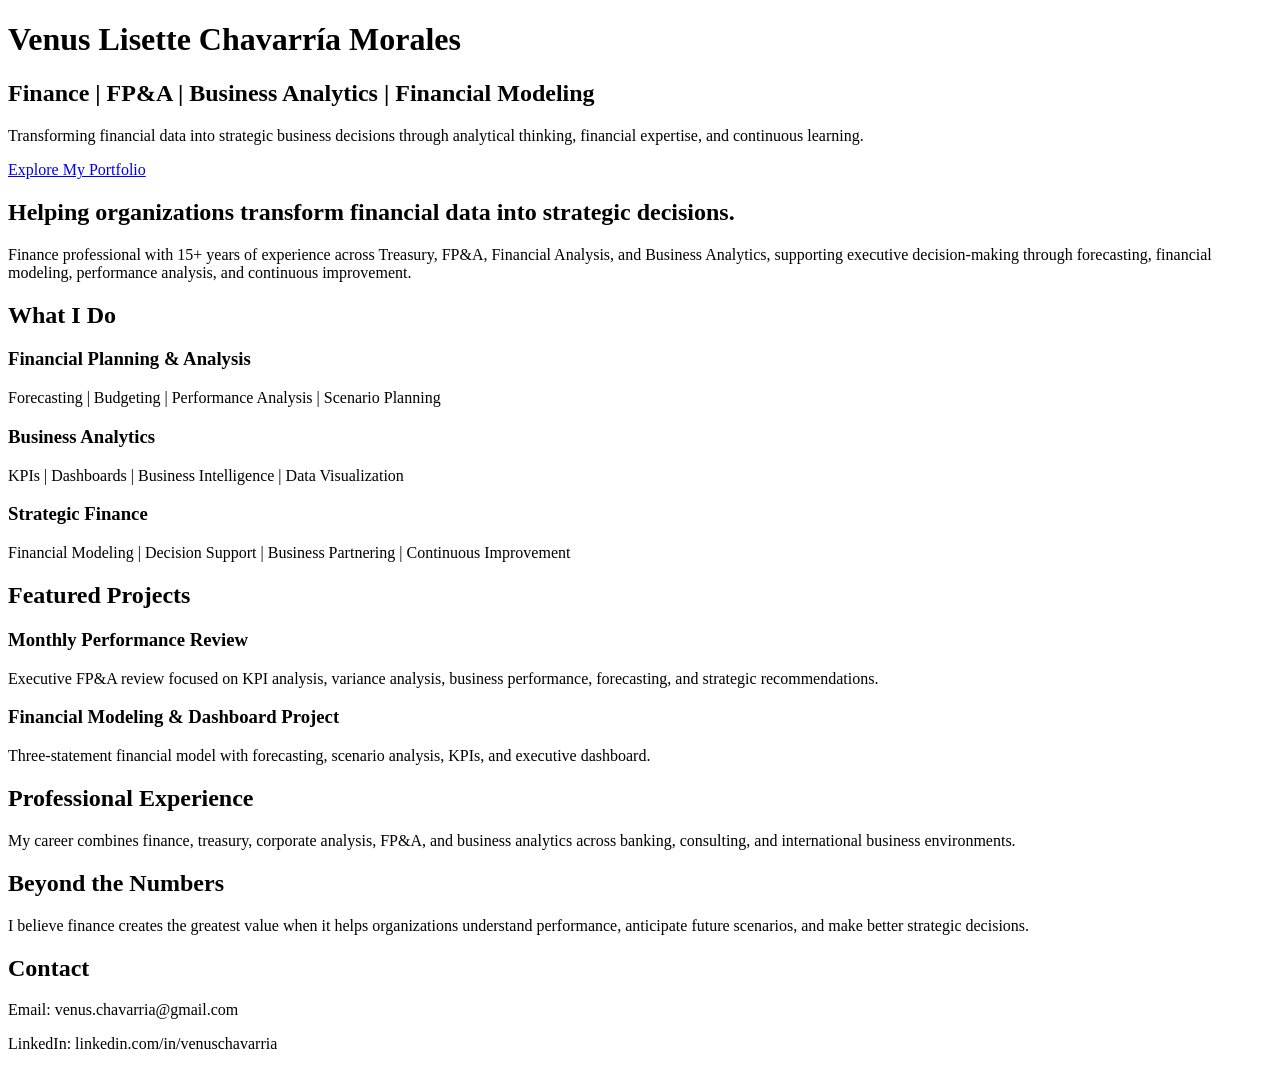
==== index.html @ f63b9354 "Create homepage structure" ====
<!DOCTYPE html>
<html lang="en">
<head>
  <meta charset="UTF-8" />
  <meta name="viewport" content="width=device-width, initial-scale=1.0" />
  <title>Venus Chavarría | Finance Portfolio</title>
</head>
<body>

  <header>
    <h1>Venus Lisette Chavarría Morales</h1>
    <h2>Finance | FP&A | Business Analytics | Financial Modeling</h2>
    <p>
      Transforming financial data into strategic business decisions through analytical thinking,
      financial expertise, and continuous learning.
    </p>
    <a href="#projects">Explore My Portfolio</a>
  </header>

  <section id="intro">
    <h2>Helping organizations transform financial data into strategic decisions.</h2>
    <p>
      Finance professional with 15+ years of experience across Treasury, FP&A, Financial Analysis,
      and Business Analytics, supporting executive decision-making through forecasting, financial
      modeling, performance analysis, and continuous improvement.
    </p>
  </section>

  <section id="what-i-do">
    <h2>What I Do</h2>

    <h3>Financial Planning & Analysis</h3>
    <p>Forecasting | Budgeting | Performance Analysis | Scenario Planning</p>

    <h3>Business Analytics</h3>
    <p>KPIs | Dashboards | Business Intelligence | Data Visualization</p>

    <h3>Strategic Finance</h3>
    <p>Financial Modeling | Decision Support | Business Partnering | Continuous Improvement</p>
  </section>

  <section id="projects">
    <h2>Featured Projects</h2>

    <h3>Monthly Performance Review</h3>
    <p>
      Executive FP&A review focused on KPI analysis, variance analysis, business performance,
      forecasting, and strategic recommendations.
    </p>

    <h3>Financial Modeling & Dashboard Project</h3>
    <p>
      Three-statement financial model with forecasting, scenario analysis, KPIs, and executive dashboard.
    </p>
  </section>

  <section id="experience">
    <h2>Professional Experience</h2>
    <p>
      My career combines finance, treasury, corporate analysis, FP&A, and business analytics across
      banking, consulting, and international business environments.
    </p>
  </section>

  <section id="beyond">
    <h2>Beyond the Numbers</h2>
    <p>
      I believe finance creates the greatest value when it helps organizations understand performance,
      anticipate future scenarios, and make better strategic decisions.
    </p>
  </section>

  <section id="contact">
    <h2>Contact</h2>
    <p>Email: venus.chavarria@gmail.com</p>
    <p>LinkedIn: linkedin.com/in/venuschavarria</p>
  </section>

</body>
</html>
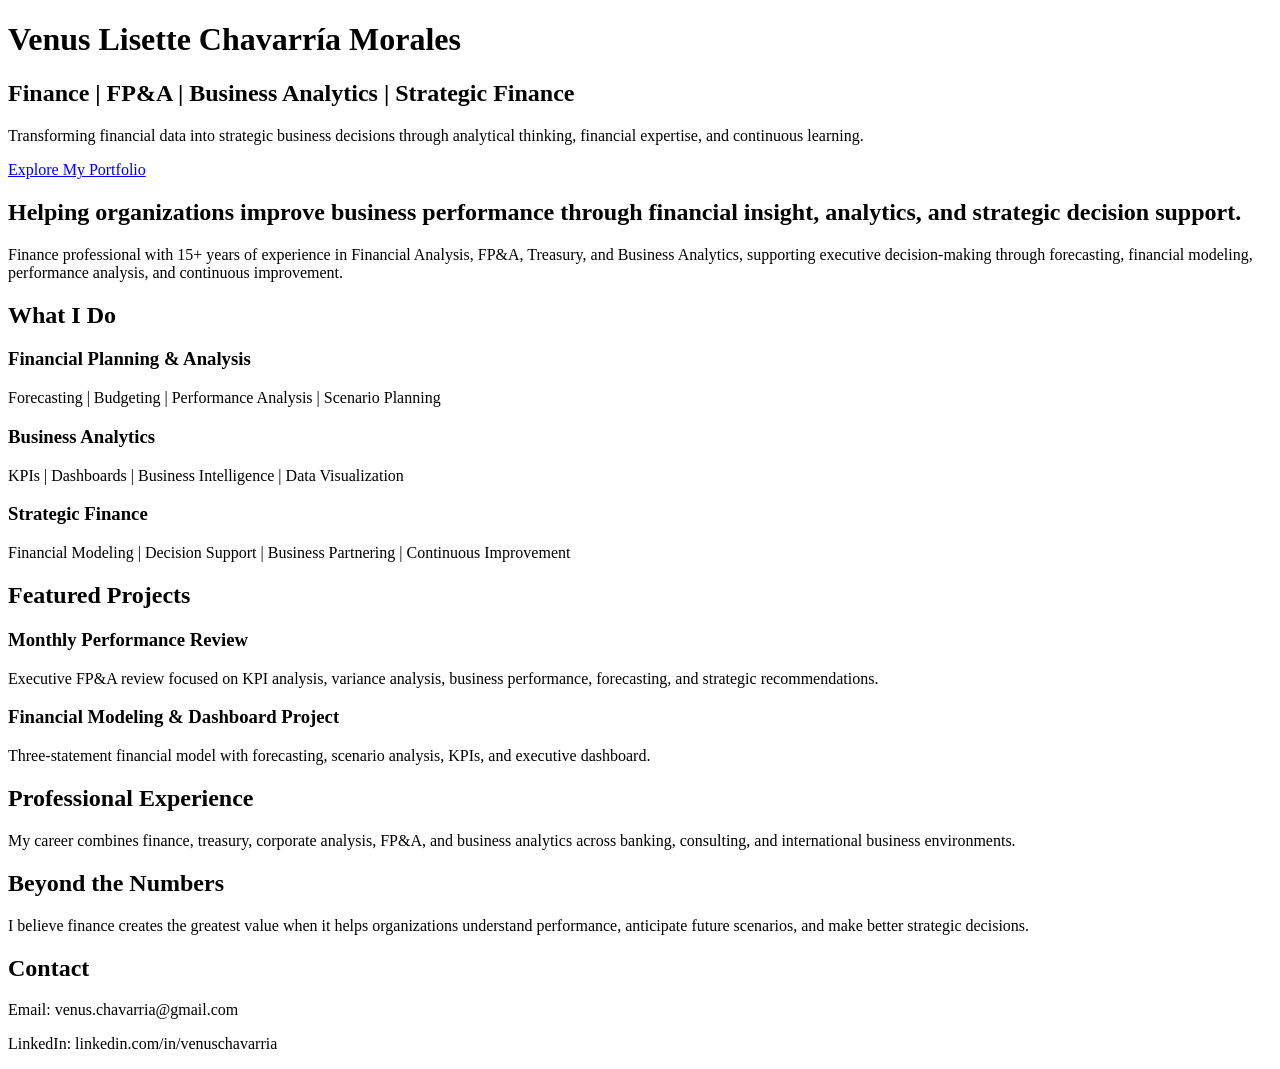
==== commit ebf4133e: "Improve homepage introduction" ====
--- a/index.html
+++ b/index.html
@@ -9,7 +9,7 @@
 
   <header>
     <h1>Venus Lisette Chavarría Morales</h1>
-    <h2>Finance | FP&A | Business Analytics | Financial Modeling</h2>
+    <h2>Finance | FP&A | Business Analytics | Strategic Finance</h2>
     <p>
       Transforming financial data into strategic business decisions through analytical thinking,
       financial expertise, and continuous learning.
@@ -18,9 +18,9 @@
   </header>
 
   <section id="intro">
-    <h2>Helping organizations transform financial data into strategic decisions.</h2>
+    <h2>Helping organizations improve business performance through financial insight, analytics, and strategic decision support.</h2>
     <p>
-      Finance professional with 15+ years of experience across Treasury, FP&A, Financial Analysis,
+      Finance professional with 15+ years of experience in Financial Analysis, FP&A, Treasury, 
       and Business Analytics, supporting executive decision-making through forecasting, financial
       modeling, performance analysis, and continuous improvement.
     </p>
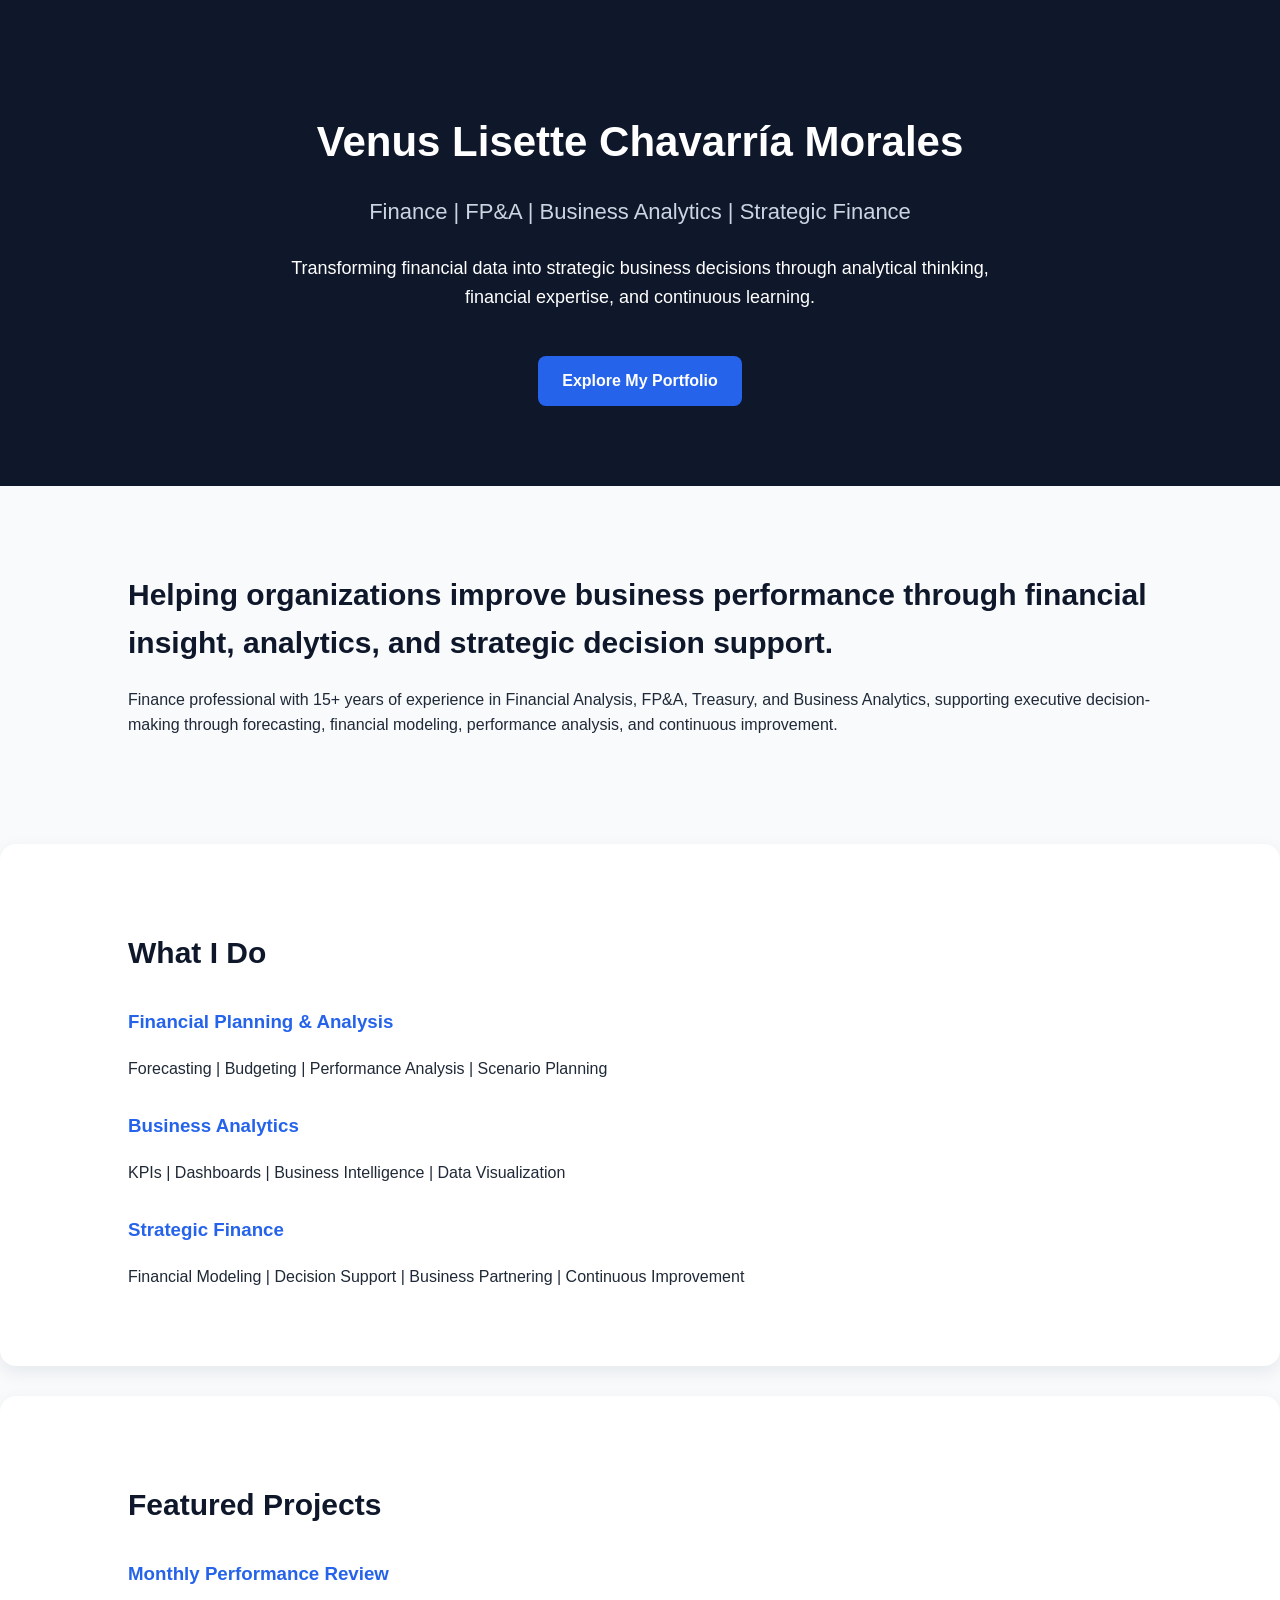
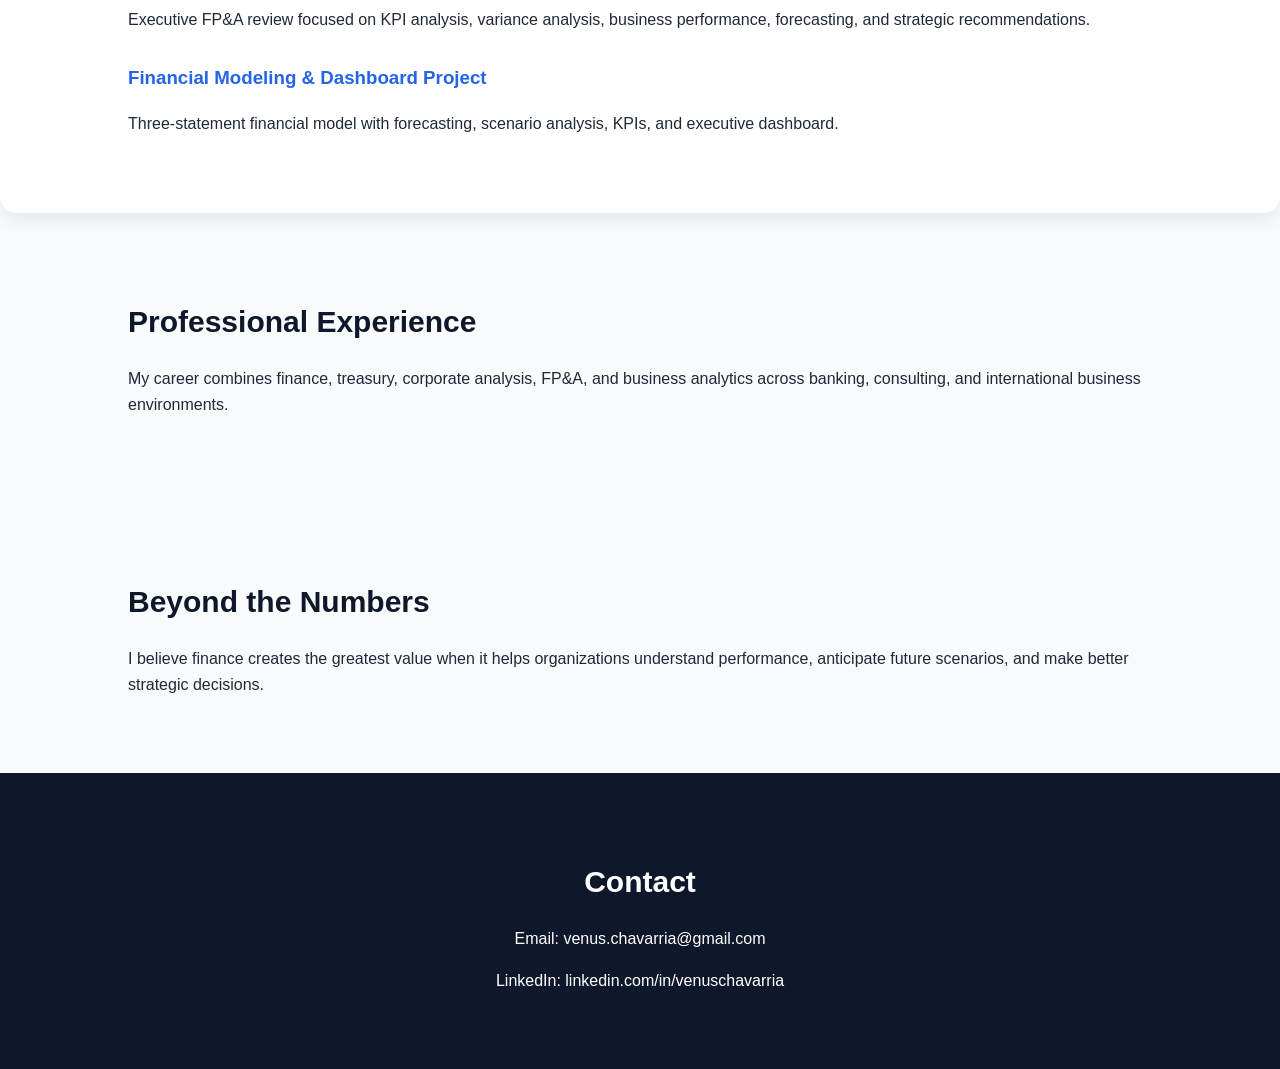
==== commit 2d114acf: "Connect CSS stylesheet" ====
--- a/index.html
+++ b/index.html
@@ -4,6 +4,7 @@
   <meta charset="UTF-8" />
   <meta name="viewport" content="width=device-width, initial-scale=1.0" />
   <title>Venus Chavarría | Finance Portfolio</title>
+  <link rel="stylesheet" href="style.css" />
 </head>
 <body>
 
--- a/style.css
+++ b/style.css
@@ -0,0 +1,79 @@
+body {
+  margin: 0;
+  font-family: Arial, Helvetica, sans-serif;
+  color: #1f2937;
+  background-color: #f8fafc;
+  line-height: 1.6;
+}
+
+header {
+  background: #0f172a;
+  color: white;
+  padding: 80px 10%;
+  text-align: center;
+}
+
+header h1 {
+  font-size: 42px;
+  margin-bottom: 10px;
+}
+
+header h2 {
+  font-size: 22px;
+  font-weight: 400;
+  color: #cbd5e1;
+}
+
+header p {
+  max-width: 760px;
+  margin: 25px auto;
+  font-size: 18px;
+}
+
+header a {
+  display: inline-block;
+  margin-top: 20px;
+  padding: 12px 24px;
+  background: #2563eb;
+  color: white;
+  text-decoration: none;
+  border-radius: 8px;
+  font-weight: bold;
+}
+
+section {
+  padding: 60px 10%;
+  max-width: 1100px;
+  margin: auto;
+}
+
+section h2 {
+  font-size: 30px;
+  color: #0f172a;
+  margin-bottom: 20px;
+}
+
+#what-i-do h3,
+#projects h3 {
+  color: #2563eb;
+  margin-top: 30px;
+}
+
+#what-i-do,
+#projects {
+  background: white;
+  margin-top: 30px;
+  border-radius: 16px;
+  box-shadow: 0 6px 18px rgba(15, 23, 42, 0.08);
+}
+
+#contact {
+  text-align: center;
+  background: #0f172a;
+  color: white;
+  max-width: none;
+}
+
+#contact h2 {
+  color: white;
+}
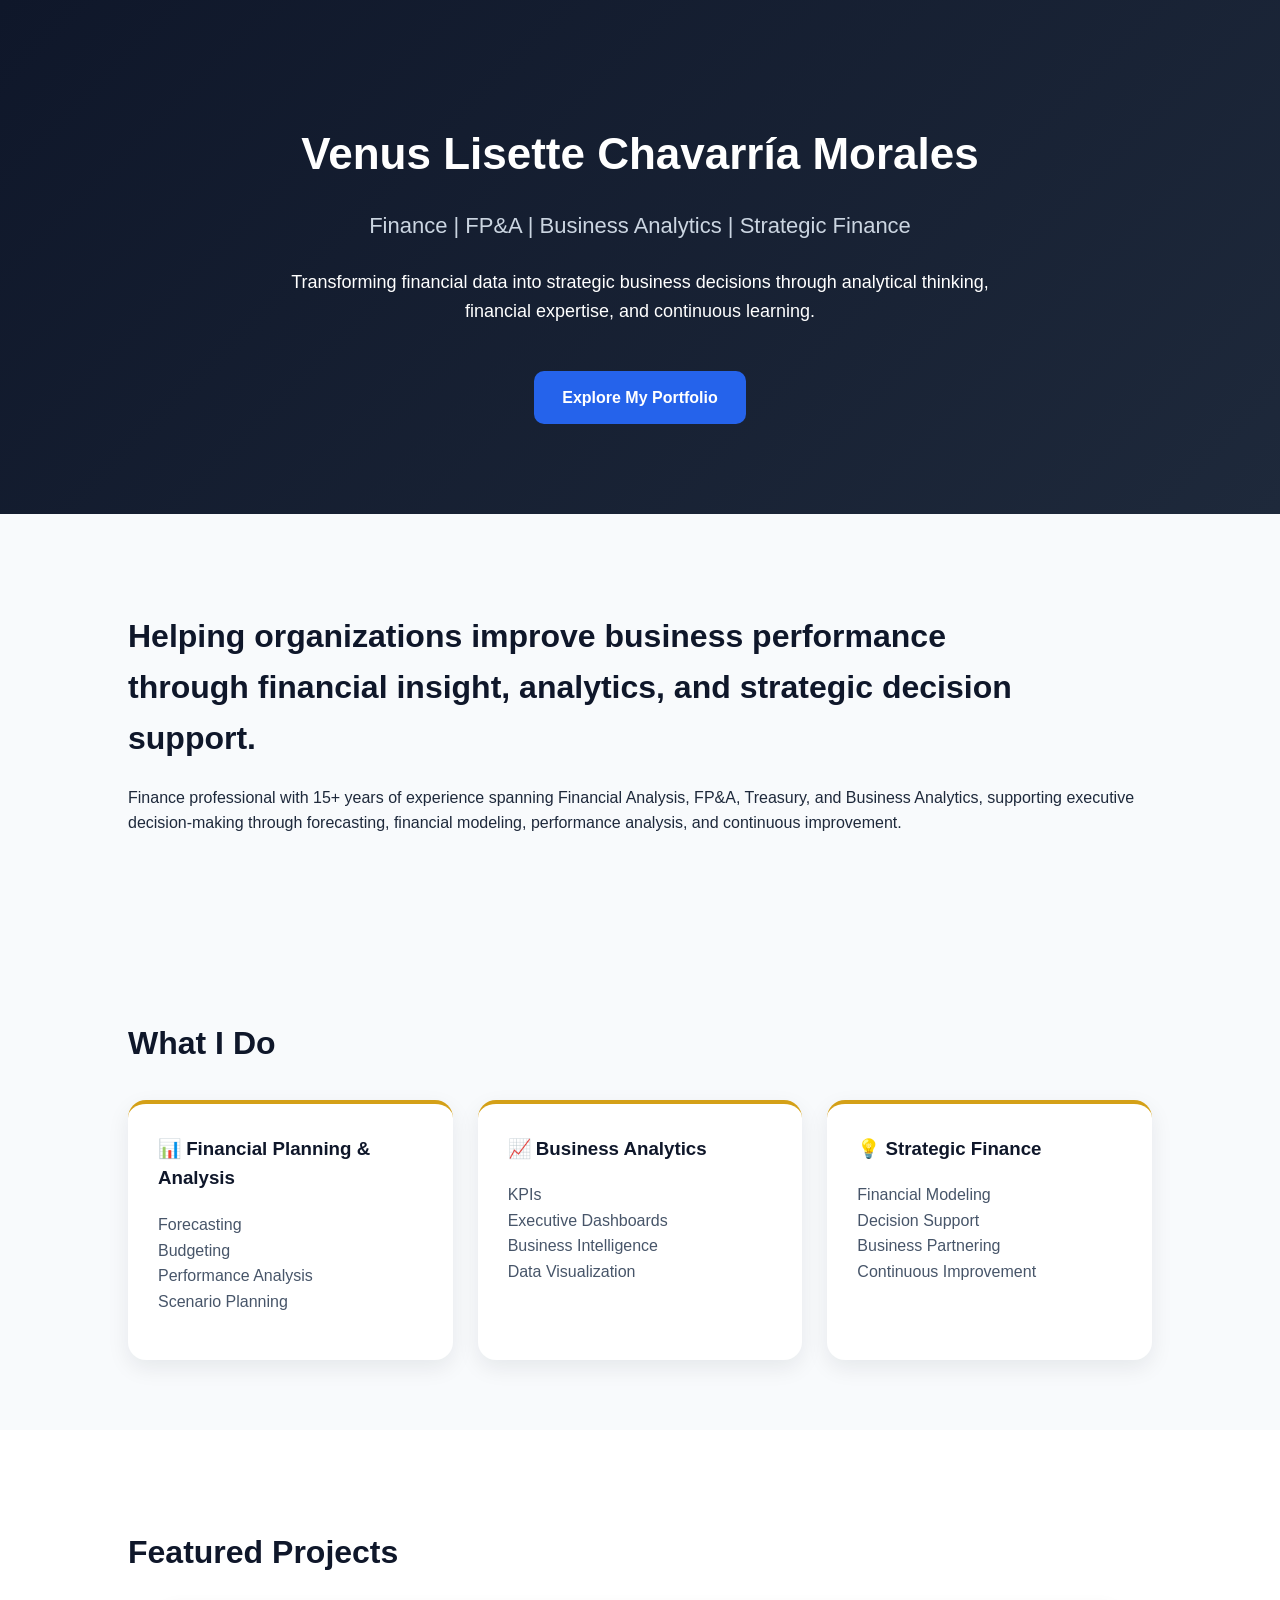
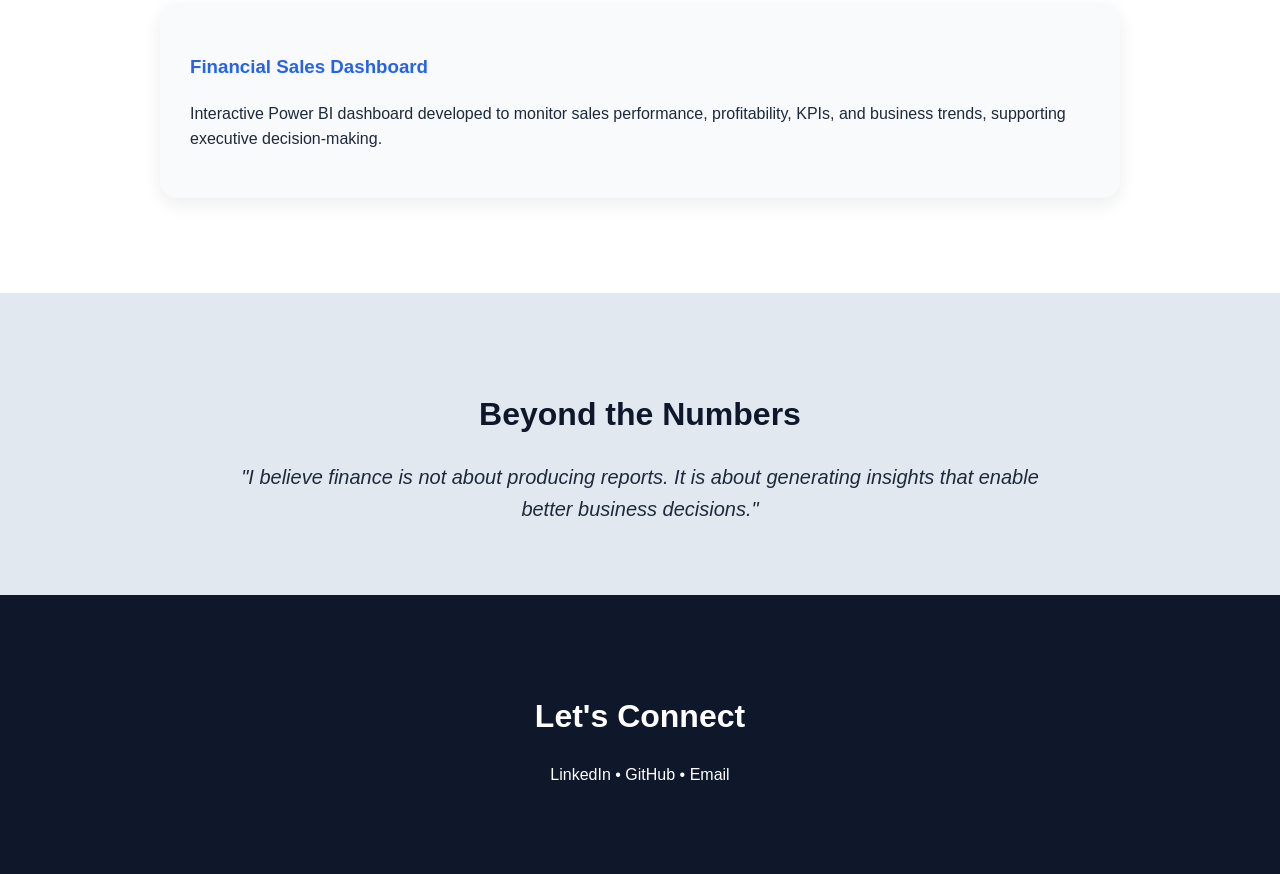
==== commit 37b84b85: "Refactor index.html for improved content layout Updated content and structure of the index.html file" ====
--- a/index.html
+++ b/index.html
@@ -9,73 +9,135 @@
 <body>
 
   <header>
-    <h1>Venus Lisette Chavarría Morales</h1>
+    
+   <h1>Venus Lisette Chavarría Morales</h1>
+
     <h2>Finance | FP&A | Business Analytics | Strategic Finance</h2>
+
     <p>
-      Transforming financial data into strategic business decisions through analytical thinking,
-      financial expertise, and continuous learning.
-    </p>
-    <a href="#projects">Explore My Portfolio</a>
-  </header>
-
-  <section id="intro">
-    <h2>Helping organizations improve business performance through financial insight, analytics, and strategic decision support.</h2>
-    <p>
-      Finance professional with 15+ years of experience in Financial Analysis, FP&A, Treasury, 
-      and Business Analytics, supporting executive decision-making through forecasting, financial
-      modeling, performance analysis, and continuous improvement.
-    </p>
-  </section>
-
-  <section id="what-i-do">
-    <h2>What I Do</h2>
-
-    <h3>Financial Planning & Analysis</h3>
-    <p>Forecasting | Budgeting | Performance Analysis | Scenario Planning</p>
-
-    <h3>Business Analytics</h3>
-    <p>KPIs | Dashboards | Business Intelligence | Data Visualization</p>
-
-    <h3>Strategic Finance</h3>
-    <p>Financial Modeling | Decision Support | Business Partnering | Continuous Improvement</p>
-  </section>
-
-  <section id="projects">
-    <h2>Featured Projects</h2>
-
-    <h3>Monthly Performance Review</h3>
-    <p>
-      Executive FP&A review focused on KPI analysis, variance analysis, business performance,
-      forecasting, and strategic recommendations.
+        Transforming financial data into strategic business decisions
+        through analytical thinking, financial expertise, and continuous learning.
     </p>
 
-    <h3>Financial Modeling & Dashboard Project</h3>
-    <p>
-      Three-statement financial model with forecasting, scenario analysis, KPIs, and executive dashboard.
-    </p>
-  </section>
+    <a href="#projects">Explore My Portfolio</a>
 
-  <section id="experience">
-    <h2>Professional Experience</h2>
-    <p>
-      My career combines finance, treasury, corporate analysis, FP&A, and business analytics across
-      banking, consulting, and international business environments.
-    </p>
-  </section>
+</header>
 
-  <section id="beyond">
-    <h2>Beyond the Numbers</h2>
-    <p>
-      I believe finance creates the greatest value when it helps organizations understand performance,
-      anticipate future scenarios, and make better strategic decisions.
-    </p>
-  </section>
+<section id="intro">
 
-  <section id="contact">
-    <h2>Contact</h2>
-    <p>Email: venus.chavarria@gmail.com</p>
-    <p>LinkedIn: linkedin.com/in/venuschavarria</p>
-  </section>
+<h2>
+Helping organizations improve business performance through financial insight,
+analytics, and strategic decision support.
+</h2>
+
+<p>
+
+Finance professional with 15+ years of experience spanning Financial Analysis,
+FP&A, Treasury, and Business Analytics, supporting executive decision-making
+through forecasting, financial modeling, performance analysis,
+and continuous improvement.
+
+</p>
+
+</section>
+
+<section id="whatido">
+
+<h2>What I Do</h2>
+
+<div class="cards">
+
+<div class="card">
+
+<h3>📊 Financial Planning & Analysis</h3>
+
+<p>
+
+Forecasting<br>
+Budgeting<br>
+Performance Analysis<br>
+Scenario Planning
+
+</p>
+
+</div>
+
+<div class="card">
+
+<h3>📈 Business Analytics</h3>
+
+<p>
+
+KPIs<br>
+Executive Dashboards<br>
+Business Intelligence<br>
+Data Visualization
+
+</p>
+
+</div>
+
+<div class="card">
+
+<h3>💡 Strategic Finance</h3>
+
+<p>
+
+Financial Modeling<br>
+Decision Support<br>
+Business Partnering<br>
+Continuous Improvement
+
+</p>
+
+</div>
+
+</div>
+
+</section>
+
+<section id="projects">
+
+<h2>Featured Projects</h2>
+
+<div class="project-card">
+
+<h3>Financial Sales Dashboard</h3>
+
+<p>
+
+Interactive Power BI dashboard developed to monitor sales performance,
+profitability, KPIs, and business trends, supporting executive decision-making.
+
+</p>
+
+</div>
+
+</section>
+
+<section id="beyond">
+
+<h2>Beyond the Numbers</h2>
+
+<p>
+
+"I believe finance is not about producing reports.
+It is about generating insights that enable better business decisions."
+
+</p>
+
+</section>
+
+<section id="contact">
+
+<h2>Let's Connect</h2>
+
+<p>
+
+LinkedIn • GitHub • Email
+
+</p>
+
+</section>
 
 </body>
-</html>
--- a/style.css
+++ b/style.css
@@ -1,20 +1,20 @@
 body {
   margin: 0;
   font-family: Arial, Helvetica, sans-serif;
-  color: #1f2937;
+  color: #1e293b;
   background-color: #f8fafc;
   line-height: 1.6;
 }
 
 header {
-  background: #0f172a;
+  background: linear-gradient(135deg, #0f172a, #1e293b);
   color: white;
-  padding: 80px 10%;
+  padding: 90px 10%;
   text-align: center;
 }
 
 header h1 {
-  font-size: 42px;
+  font-size: 44px;
   margin-bottom: 10px;
 }
 
@@ -33,38 +33,88 @@
 header a {
   display: inline-block;
   margin-top: 20px;
-  padding: 12px 24px;
+  padding: 14px 28px;
   background: #2563eb;
   color: white;
   text-decoration: none;
-  border-radius: 8px;
+  border-radius: 10px;
   font-weight: bold;
 }
 
+header a:hover {
+  background: #d4a017;
+  color: #0f172a;
+}
+
 section {
-  padding: 60px 10%;
+  padding: 70px 10%;
   max-width: 1100px;
   margin: auto;
 }
 
 section h2 {
-  font-size: 30px;
+  font-size: 32px;
   color: #0f172a;
   margin-bottom: 20px;
 }
 
-#what-i-do h3,
-#projects h3 {
-  color: #2563eb;
+#intro h2 {
+  max-width: 900px;
+}
+
+.cards {
+  display: grid;
+  grid-template-columns: repeat(3, 1fr);
+  gap: 25px;
   margin-top: 30px;
 }
 
-#what-i-do,
+.card {
+  background: white;
+  padding: 30px;
+  border-radius: 18px;
+  box-shadow: 0 8px 22px rgba(15, 23, 42, 0.08);
+  border-top: 4px solid #d4a017;
+}
+
+.card h3 {
+  color: #0f172a;
+  margin-top: 0;
+}
+
+.card p {
+  color: #475569;
+}
+
 #projects {
   background: white;
-  margin-top: 30px;
-  border-radius: 16px;
+  max-width: none;
+}
+
+.project-card {
+  max-width: 900px;
+  background: #f8fafc;
+  padding: 30px;
+  border-radius: 18px;
+  margin: 25px auto;
   box-shadow: 0 6px 18px rgba(15, 23, 42, 0.08);
+}
+
+.project-card h3 {
+  color: #2563eb;
+}
+
+#beyond {
+  background: #e2e8f0;
+  max-width: none;
+  text-align: center;
+}
+
+#beyond p {
+  max-width: 850px;
+  margin: auto;
+  font-size: 20px;
+  font-style: italic;
 }
 
 #contact {
@@ -77,3 +127,17 @@
 #contact h2 {
   color: white;
 }
+
+@media (max-width: 800px) {
+  .cards {
+    grid-template-columns: 1fr;
+  }
+
+  header h1 {
+    font-size: 34px;
+  }
+
+  section {
+    padding: 50px 7%;
+  }
+}
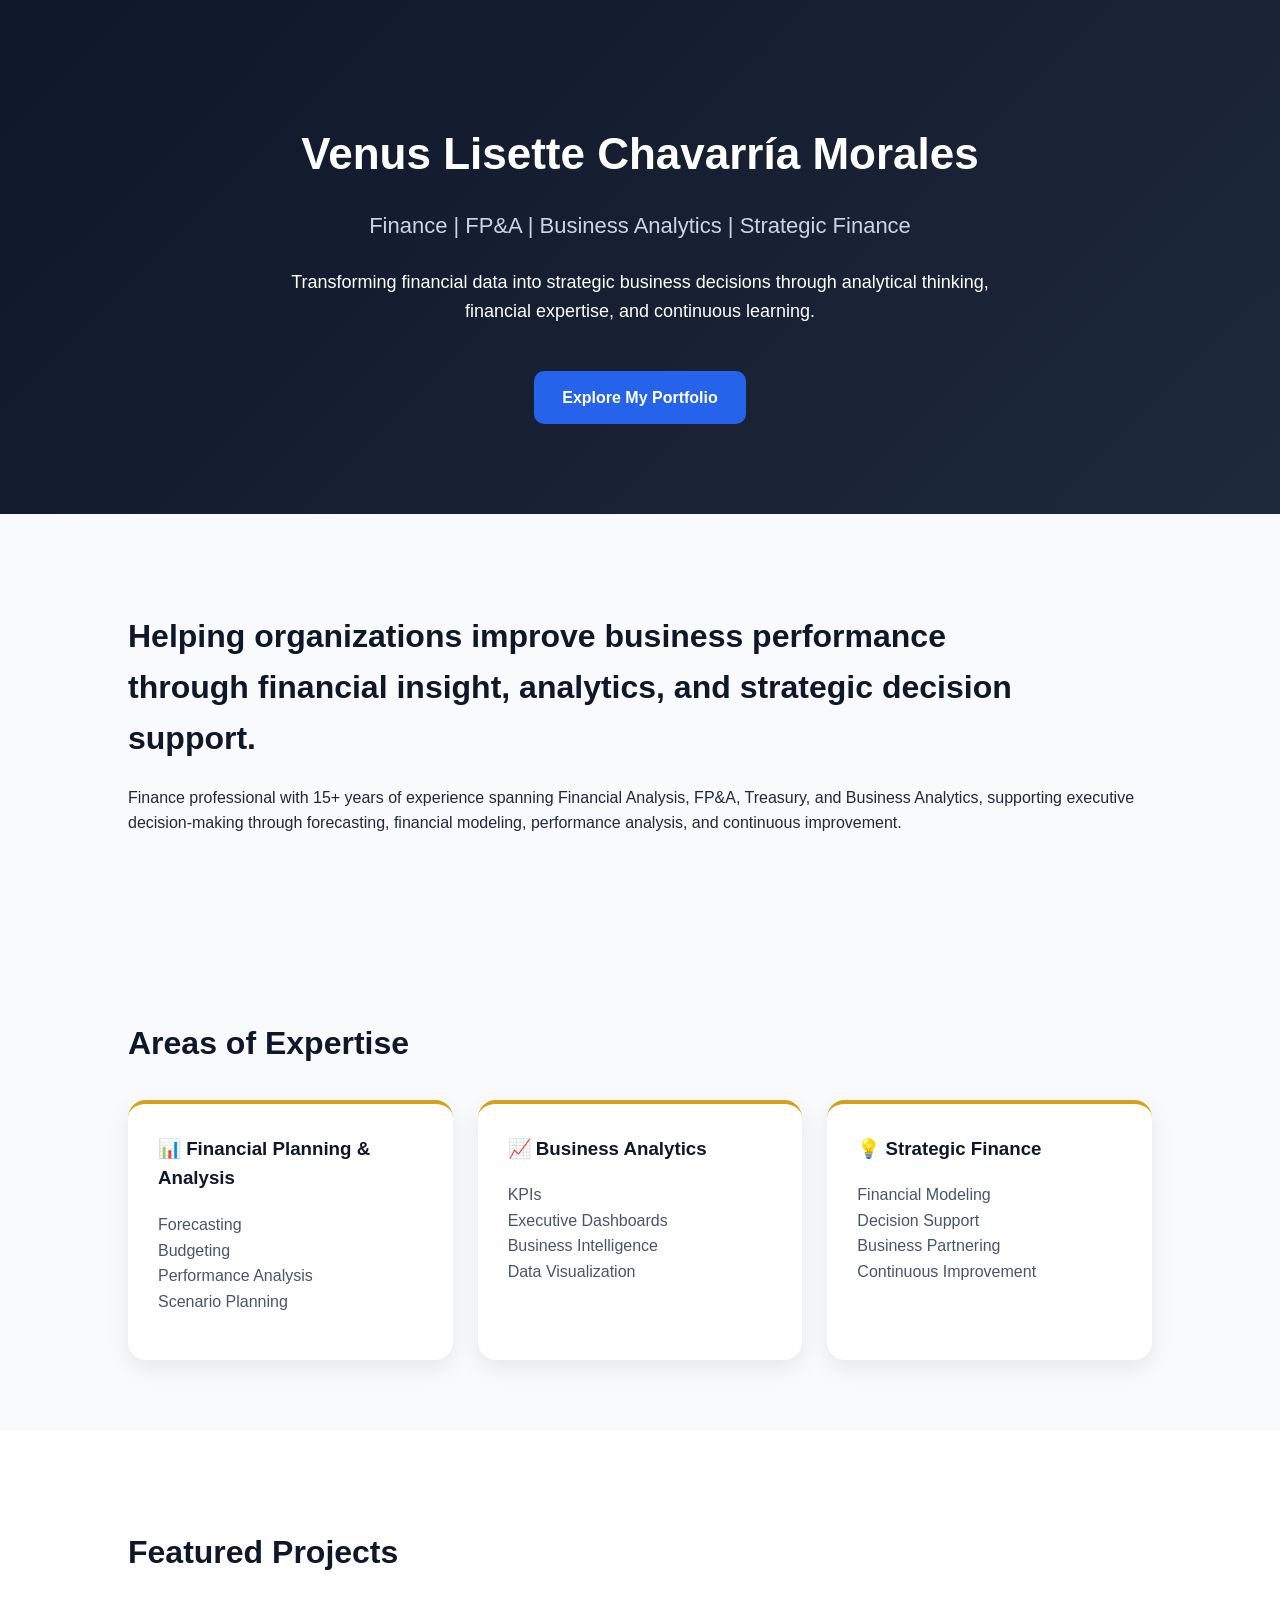
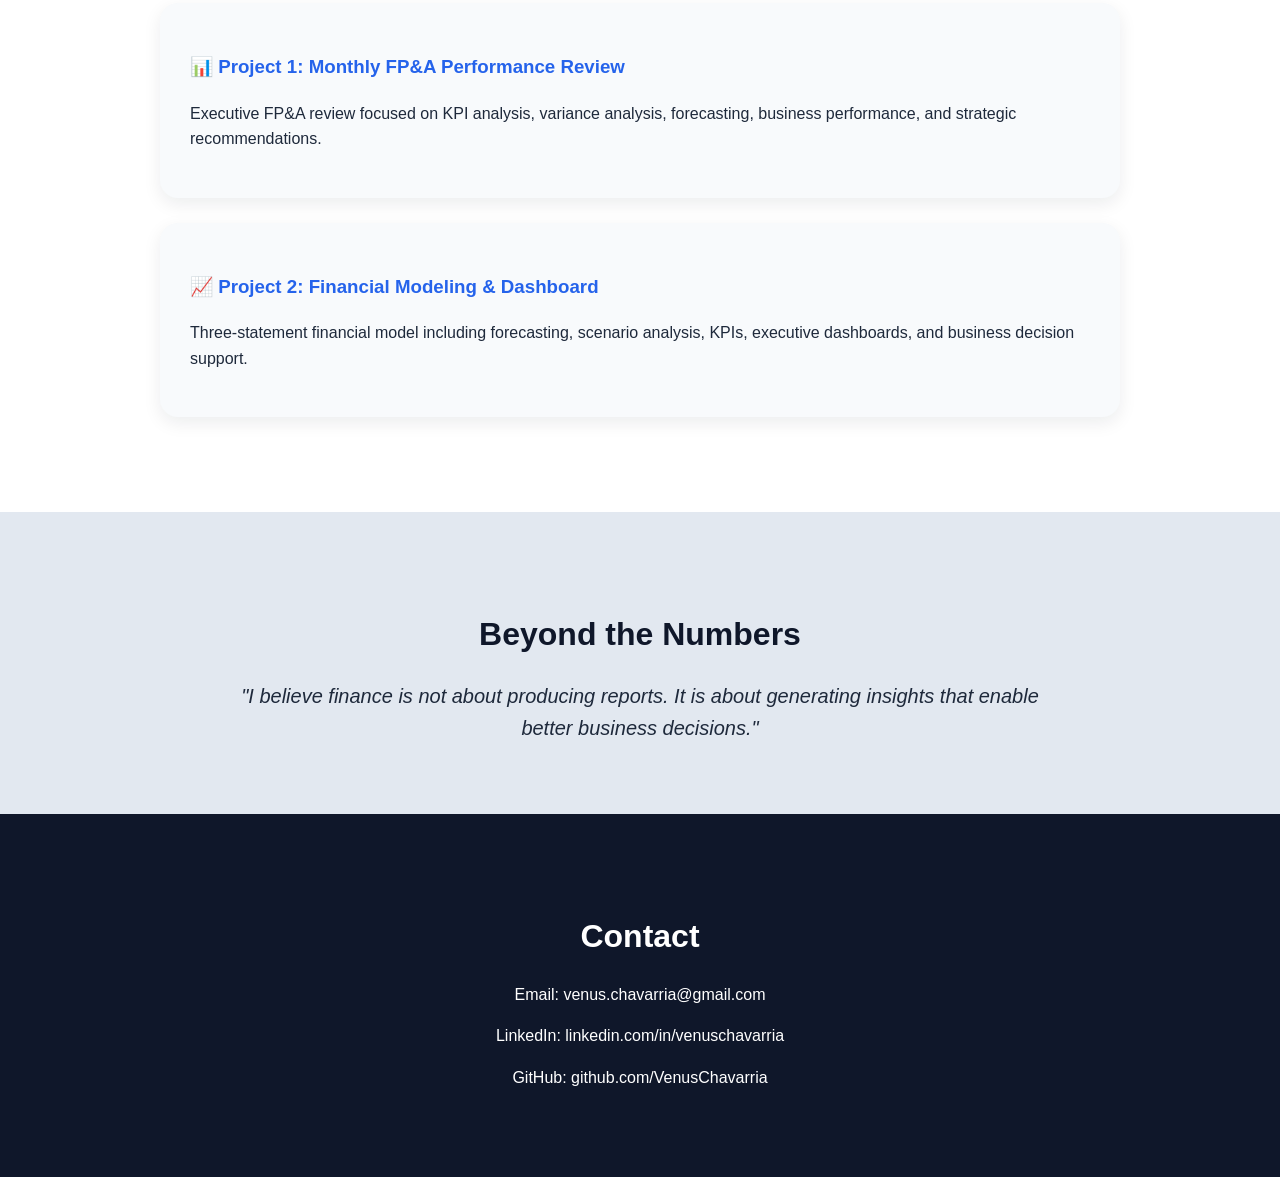
==== commit 620d2493: "Update homepage sections and project titles" ====
--- a/index.html
+++ b/index.html
@@ -38,12 +38,11 @@
 and continuous improvement.
 
 </p>
-
 </section>
 
 <section id="whatido">
 
-<h2>What I Do</h2>
+<h2>Areas of Expertise</h2>
 
 <div class="cards">
 
@@ -101,16 +100,19 @@
 <h2>Featured Projects</h2>
 
 <div class="project-card">
+<h3>📊 Project 1: Monthly FP&A Performance Review</h3>
+<p>
+Executive FP&A review focused on KPI analysis, variance analysis, forecasting,
+business performance, and strategic recommendations.
+</p>
+</div>
 
-<h3>Financial Sales Dashboard</h3>
-
+<div class="project-card">
+<h3>📈 Project 2: Financial Modeling & Dashboard</h3>
 <p>
-
-Interactive Power BI dashboard developed to monitor sales performance,
-profitability, KPIs, and business trends, supporting executive decision-making.
-
+Three-statement financial model including forecasting, scenario analysis,
+KPIs, executive dashboards, and business decision support.
 </p>
-
 </div>
 
 </section>
@@ -130,13 +132,11 @@
 
 <section id="contact">
 
-<h2>Let's Connect</h2>
+<h2>Contact</h2>
 
-<p>
-
-LinkedIn • GitHub • Email
-
-</p>
+<p>Email: venus.chavarria@gmail.com</p>
+<p>LinkedIn: linkedin.com/in/venuschavarria</p>
+<p>GitHub: github.com/VenusChavarria</p>
 
 </section>
 
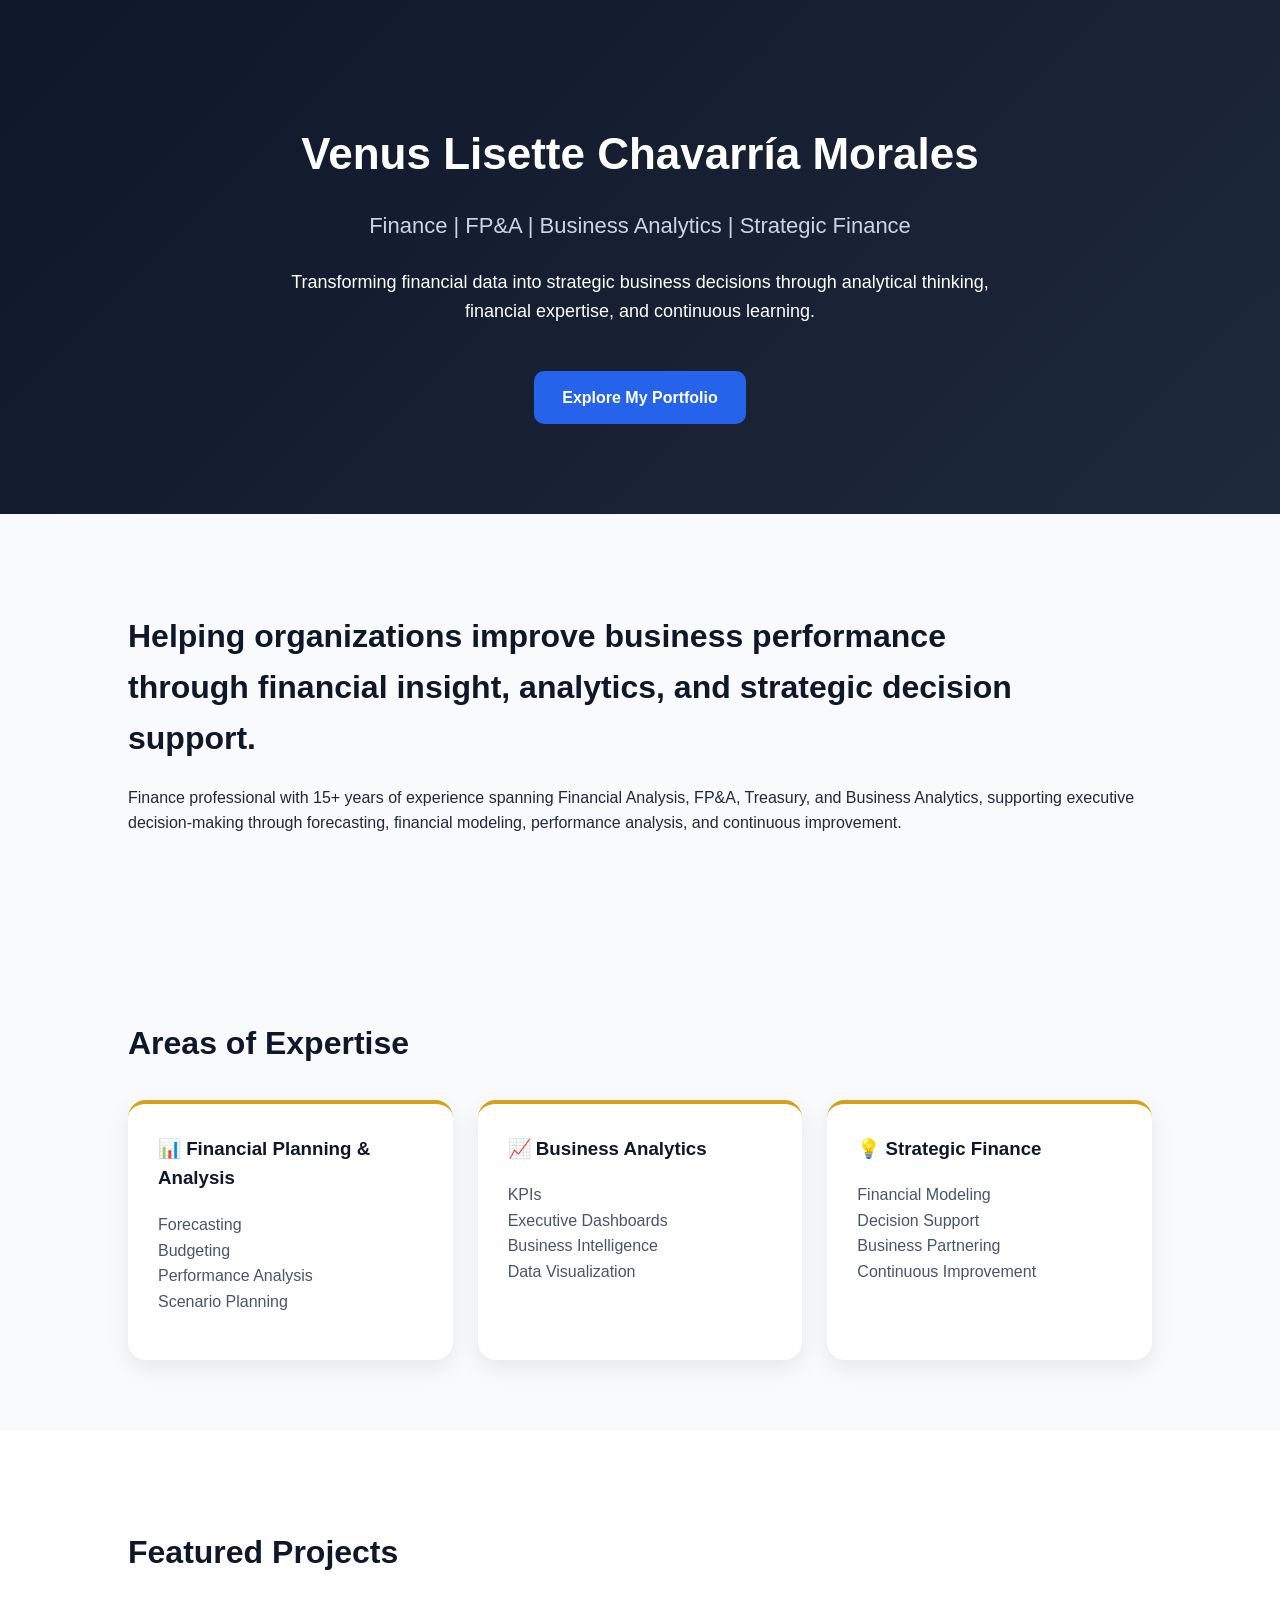
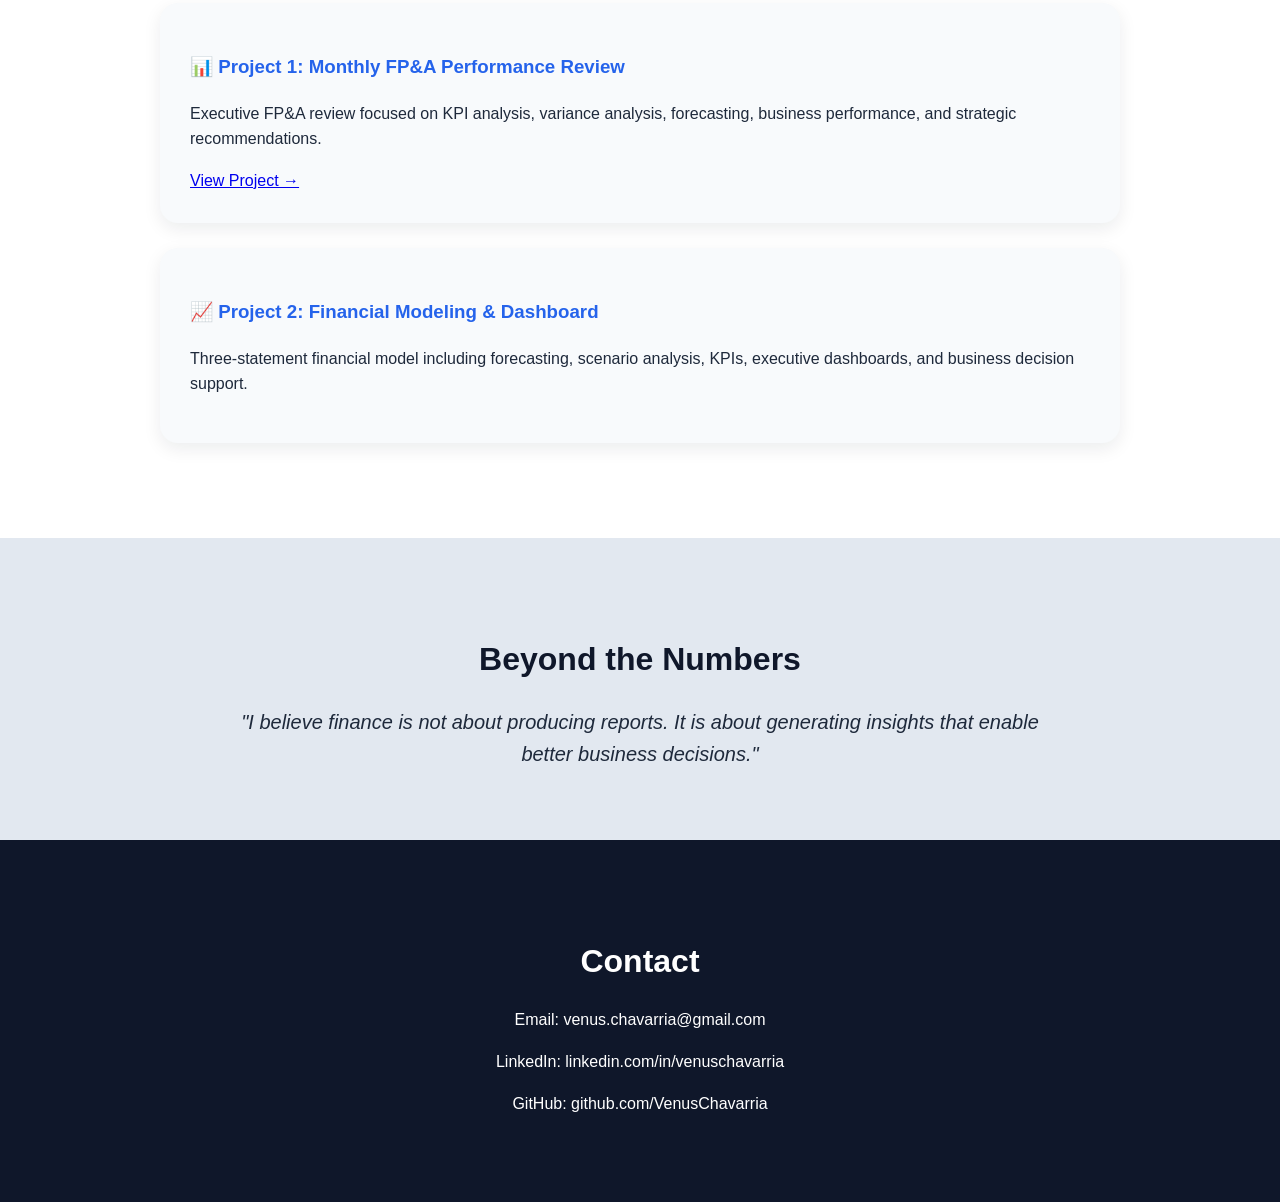
==== commit 329283e8: "Link homepage to Monthly FP&A project" ====
--- a/index.html
+++ b/index.html
@@ -105,6 +105,9 @@
 Executive FP&A review focused on KPI analysis, variance analysis, forecasting,
 business performance, and strategic recommendations.
 </p>
+  
+<a href="project1.html">View Project →</a>
+  
 </div>
 
 <div class="project-card">
--- a/style.css
+++ b/style.css
@@ -141,3 +141,335 @@
     padding: 50px 7%;
   }
 }
+/* Project Page */
+
+.navbar {
+  min-height: 70px;
+  padding: 0 8%;
+  display: flex;
+  align-items: center;
+  justify-content: space-between;
+  background: #0f172a;
+}
+
+.navbar a {
+  color: #ffffff;
+  text-decoration: none;
+}
+
+.brand {
+  font-size: 20px;
+  font-weight: 700;
+}
+
+.nav-links {
+  display: flex;
+  gap: 28px;
+}
+
+.nav-links a {
+  color: #cbd5e1;
+  font-weight: 600;
+}
+
+.nav-links a:hover {
+  color: #d4a017;
+}
+
+.project-hero {
+  padding: 90px 8%;
+  background: linear-gradient(135deg, #0f172a, #1e293b);
+  color: white;
+  text-align: left;
+}
+
+.project-hero h1 {
+  max-width: 900px;
+  margin: 8px 0 20px;
+  font-size: clamp(40px, 6vw, 68px);
+  line-height: 1.08;
+}
+
+.project-label,
+.section-label {
+  margin: 0;
+  color: #d4a017;
+  font-size: 14px;
+  font-weight: 700;
+  letter-spacing: 1.5px;
+  text-transform: uppercase;
+}
+
+.project-subtitle {
+  max-width: 820px;
+  margin: 0 0 28px;
+  color: #cbd5e1;
+  font-size: 19px;
+}
+
+.project-tags,
+.skill-badges {
+  display: flex;
+  flex-wrap: wrap;
+  gap: 10px;
+}
+
+.project-tags span {
+  padding: 8px 14px;
+  border: 1px solid rgba(255, 255, 255, 0.25);
+  border-radius: 999px;
+  color: #e2e8f0;
+  font-size: 14px;
+}
+
+.project-page {
+  background: #f8fafc;
+}
+
+.project-section {
+  max-width: 1100px;
+  margin: auto;
+  padding: 75px 8%;
+}
+
+.project-section h2 {
+  margin-top: 0;
+  font-size: 34px;
+  color: #0f172a;
+}
+
+.project-section > p {
+  max-width: 900px;
+  font-size: 18px;
+  color: #475569;
+}
+
+.project-highlight {
+  background: #e2e8f0;
+  border-radius: 18px;
+}
+
+.section-heading {
+  margin-bottom: 28px;
+}
+
+.kpi-grid {
+  display: grid;
+  grid-template-columns: repeat(4, 1fr);
+  gap: 20px;
+}
+
+.kpi-card {
+  padding: 26px;
+  background: white;
+  border-top: 4px solid #d4a017;
+  border-radius: 16px;
+  box-shadow: 0 8px 24px rgba(15, 23, 42, 0.08);
+}
+
+.kpi-card h3 {
+  margin: 0 0 12px;
+  color: #334155;
+}
+
+.kpi-value {
+  margin: 0 0 8px;
+  color: #0f172a;
+  font-size: 30px;
+  font-weight: 800;
+}
+
+.kpi-growth,
+.kpi-budget {
+  margin: 4px 0;
+  color: #217346;
+  font-weight: 700;
+}
+
+.kpi-detail {
+  margin: 4px 0;
+  color: #475569;
+  font-weight: 600;
+}
+
+.visual-placeholder {
+  min-height: 340px;
+  margin: 28px 0;
+  display: flex;
+  align-items: center;
+  justify-content: center;
+  border: 2px dashed #cbd5e1;
+  border-radius: 18px;
+  background: #ffffff;
+  color: #64748b;
+  text-align: center;
+}
+
+.visual-placeholder.compact {
+  min-height: 260px;
+}
+
+.insight-grid,
+.business-driver-grid {
+  display: grid;
+  grid-template-columns: repeat(2, 1fr);
+  gap: 24px;
+}
+
+.insight-card,
+.driver-card {
+  padding: 28px;
+  background: #ffffff;
+  border-radius: 16px;
+  box-shadow: 0 8px 24px rgba(15, 23, 42, 0.07);
+}
+
+.insight-card h3,
+.driver-card h3 {
+  margin-top: 0;
+  color: #0f172a;
+}
+
+.insight-card p,
+.driver-card p {
+  color: #475569;
+}
+
+.dark-section {
+  max-width: none;
+  padding-left: max(8%, calc((100% - 1100px) / 2));
+  padding-right: max(8%, calc((100% - 1100px) / 2));
+  background: #0f172a;
+  color: white;
+}
+
+.dark-section h2,
+.dark-section h3 {
+  color: white;
+}
+
+.dark-section p {
+  color: #cbd5e1;
+}
+
+.gold-label {
+  color: #d4a017 !important;
+}
+
+.executive-insights {
+  display: grid;
+  grid-template-columns: repeat(2, 1fr);
+  gap: 22px;
+}
+
+.executive-insights article {
+  padding: 24px;
+  border: 1px solid rgba(255, 255, 255, 0.14);
+  border-radius: 14px;
+}
+
+.recommendation-list {
+  display: grid;
+  gap: 16px;
+}
+
+.recommendation-list article {
+  padding: 20px;
+  display: grid;
+  grid-template-columns: 52px 1fr;
+  align-items: start;
+  gap: 15px;
+  background: white;
+  border-radius: 14px;
+  box-shadow: 0 6px 18px rgba(15, 23, 42, 0.06);
+}
+
+.recommendation-list span {
+  color: #d4a017;
+  font-size: 22px;
+  font-weight: 800;
+}
+
+.recommendation-list p {
+  margin: 0;
+  color: #334155;
+}
+
+.skill-badges span {
+  padding: 10px 16px;
+  background: #ffffff;
+  border: 1px solid #cbd5e1;
+  border-radius: 999px;
+  color: #334155;
+  font-weight: 600;
+}
+
+.project-navigation {
+  max-width: 1100px;
+  margin: auto;
+  padding: 20px 8% 80px;
+  display: flex;
+  justify-content: space-between;
+  gap: 20px;
+}
+
+.primary-button,
+.secondary-button {
+  padding: 13px 24px;
+  border-radius: 9px;
+  text-decoration: none;
+  font-weight: 700;
+}
+
+.primary-button {
+  background: #2563eb;
+  color: white;
+}
+
+.secondary-button {
+  border: 1px solid #94a3b8;
+  color: #0f172a;
+  background: white;
+}
+
+.site-footer {
+  padding: 28px;
+  text-align: center;
+  background: #0f172a;
+  color: #cbd5e1;
+}
+
+@media (max-width: 850px) {
+  .kpi-grid,
+  .insight-grid,
+  .business-driver-grid,
+  .executive-insights {
+    grid-template-columns: 1fr;
+  }
+
+  .navbar {
+    padding: 18px 6%;
+    align-items: flex-start;
+  }
+
+  .nav-links {
+    gap: 14px;
+    flex-wrap: wrap;
+    justify-content: flex-end;
+  }
+
+  .project-hero,
+  .project-section {
+    padding-left: 6%;
+    padding-right: 6%;
+  }
+
+  .project-navigation {
+    flex-direction: column;
+  }
+
+  .primary-button,
+  .secondary-button {
+    text-align: center;
+  }
+}
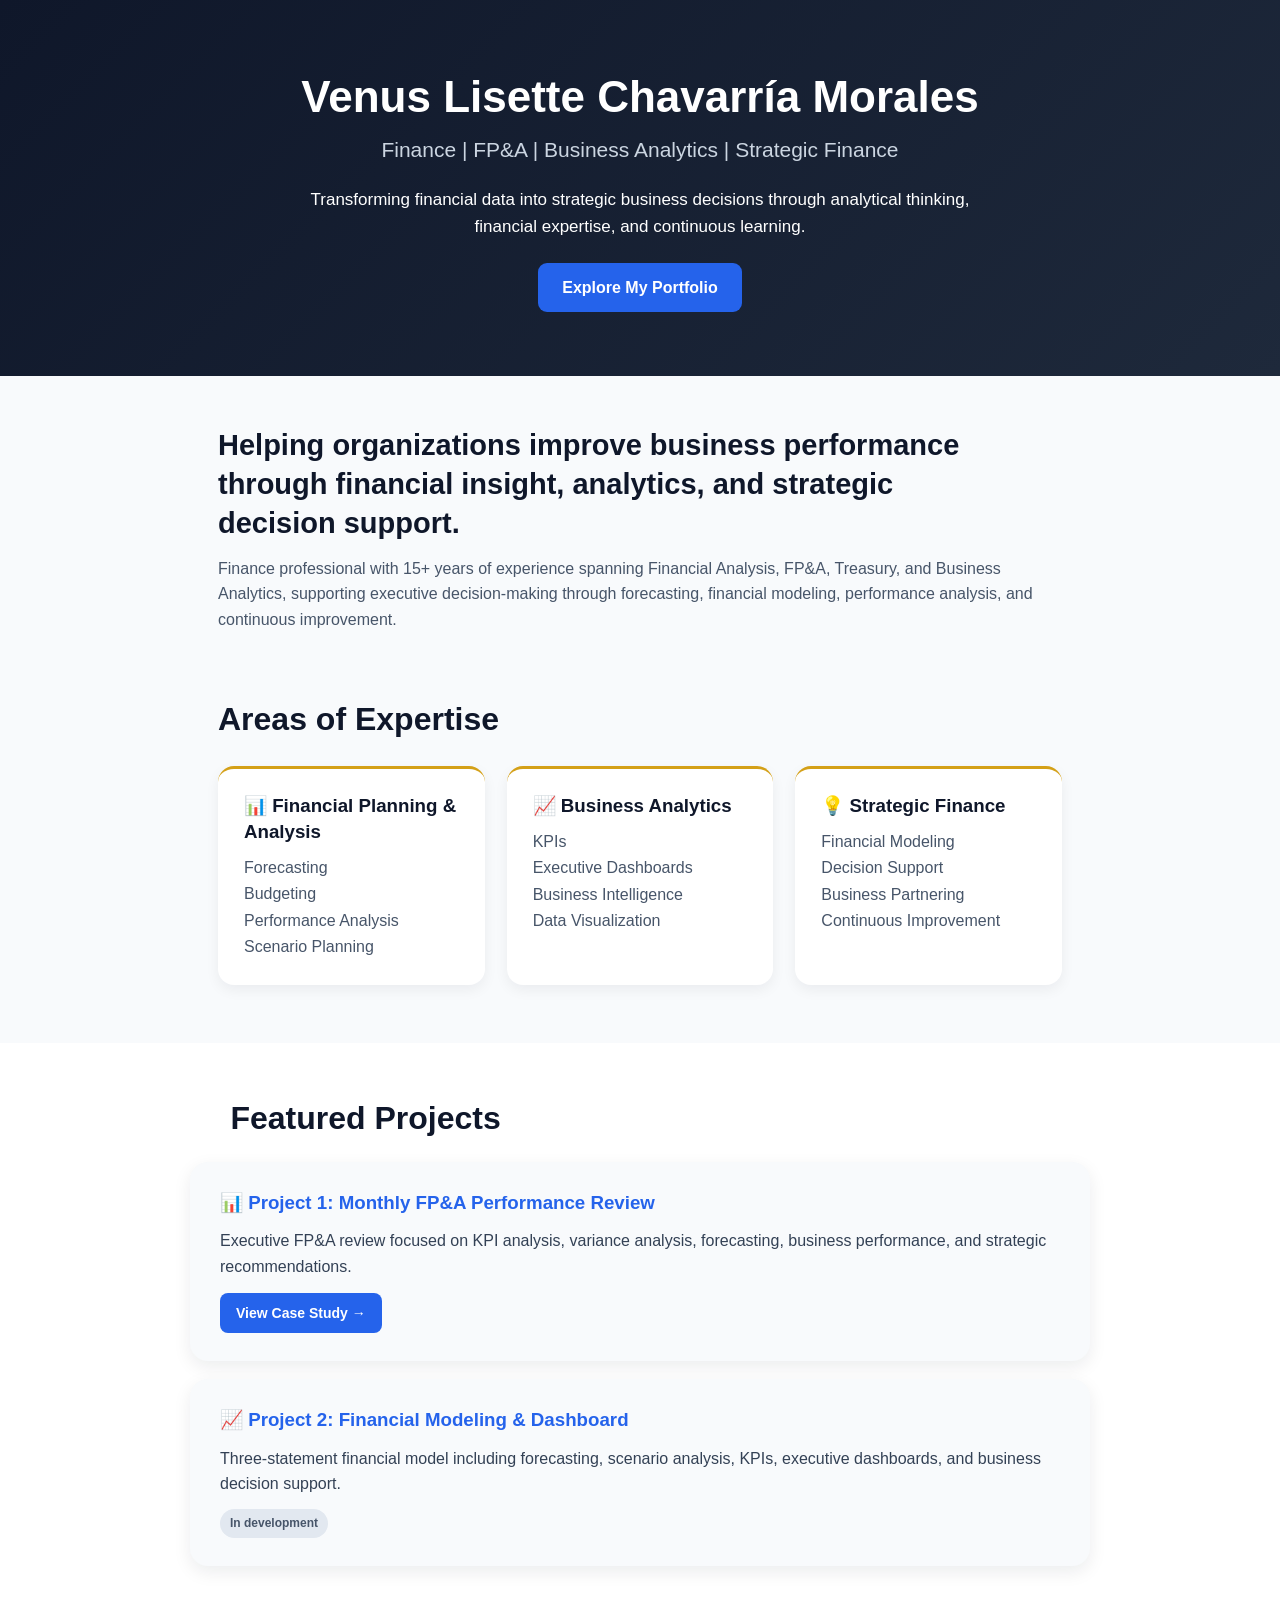
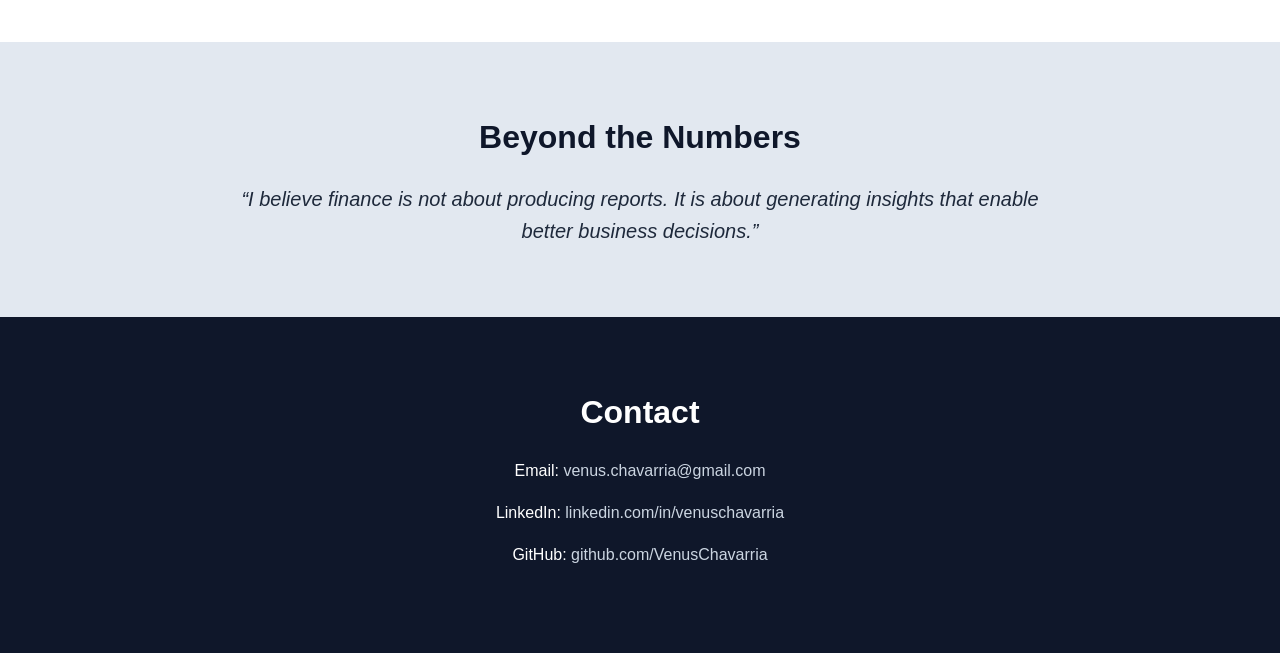
==== commit b8dd375d: "Refactor index.html for improved structure and content Updated the structure and content of the inde" ====
--- a/index.html
+++ b/index.html
@@ -1,146 +1,191 @@
 <!DOCTYPE html>
 <html lang="en">
+
 <head>
   <meta charset="UTF-8" />
   <meta name="viewport" content="width=device-width, initial-scale=1.0" />
+
   <title>Venus Chavarría | Finance Portfolio</title>
+
   <link rel="stylesheet" href="style.css" />
 </head>
+
 <body>
 
-  <header>
-    
-   <h1>Venus Lisette Chavarría Morales</h1>
+  <!-- Home Hero -->
+  <header class="home-hero">
+
+    <h1>Venus Lisette Chavarría Morales</h1>
 
     <h2>Finance | FP&A | Business Analytics | Strategic Finance</h2>
 
     <p>
-        Transforming financial data into strategic business decisions
-        through analytical thinking, financial expertise, and continuous learning.
+      Transforming financial data into strategic business decisions
+      through analytical thinking, financial expertise, and continuous learning.
     </p>
 
     <a href="#projects">Explore My Portfolio</a>
 
-</header>
+  </header>
 
-<section id="intro">
 
-<h2>
-Helping organizations improve business performance through financial insight,
-analytics, and strategic decision support.
-</h2>
+  <!-- Introduction -->
+  <section id="intro">
 
-<p>
+    <h2>
+      Helping organizations improve business performance through financial insight,
+      analytics, and strategic decision support.
+    </h2>
 
-Finance professional with 15+ years of experience spanning Financial Analysis,
-FP&A, Treasury, and Business Analytics, supporting executive decision-making
-through forecasting, financial modeling, performance analysis,
-and continuous improvement.
+    <p>
+      Finance professional with 15+ years of experience spanning Financial Analysis,
+      FP&A, Treasury, and Business Analytics, supporting executive decision-making
+      through forecasting, financial modeling, performance analysis,
+      and continuous improvement.
+    </p>
 
-</p>
-</section>
+  </section>
 
-<section id="whatido">
 
-<h2>Areas of Expertise</h2>
+  <!-- Areas of Expertise -->
+  <section id="whatido">
 
-<div class="cards">
+    <h2>Areas of Expertise</h2>
 
-<div class="card">
+    <div class="cards">
 
-<h3>📊 Financial Planning & Analysis</h3>
+      <div class="card">
 
-<p>
+        <h3>📊 Financial Planning &amp; Analysis</h3>
 
-Forecasting<br>
-Budgeting<br>
-Performance Analysis<br>
-Scenario Planning
+        <p class="card-list">
+          Forecasting<br>
+          Budgeting<br>
+          Performance Analysis<br>
+          Scenario Planning
+        </p>
 
-</p>
+      </div>
 
-</div>
 
-<div class="card">
+      <div class="card">
 
-<h3>📈 Business Analytics</h3>
+        <h3>📈 Business Analytics</h3>
 
-<p>
+        <p class="card-list">
+          KPIs<br>
+          Executive Dashboards<br>
+          Business Intelligence<br>
+          Data Visualization
+        </p>
 
-KPIs<br>
-Executive Dashboards<br>
-Business Intelligence<br>
-Data Visualization
+      </div>
 
-</p>
 
-</div>
+      <div class="card">
 
-<div class="card">
+        <h3>💡 Strategic Finance</h3>
 
-<h3>💡 Strategic Finance</h3>
+        <p class="card-list">
+          Financial Modeling<br>
+          Decision Support<br>
+          Business Partnering<br>
+          Continuous Improvement
+        </p>
 
-<p>
+      </div>
 
-Financial Modeling<br>
-Decision Support<br>
-Business Partnering<br>
-Continuous Improvement
+    </div>
 
-</p>
+  </section>
 
-</div>
 
-</div>
+  <!-- Featured Projects -->
+  <section id="projects">
 
-</section>
+    <h2>Featured Projects</h2>
 
-<section id="projects">
+    <article class="project-card">
 
-<h2>Featured Projects</h2>
+      <h3>📊 Project 1: Monthly FP&amp;A Performance Review</h3>
 
-<div class="project-card">
-<h3>📊 Project 1: Monthly FP&A Performance Review</h3>
-<p>
-Executive FP&A review focused on KPI analysis, variance analysis, forecasting,
-business performance, and strategic recommendations.
-</p>
-  
-<a href="project1.html">View Project →</a>
-  
-</div>
+      <p>
+        Executive FP&amp;A review focused on KPI analysis, variance analysis,
+        forecasting, business performance, and strategic recommendations.
+      </p>
 
-<div class="project-card">
-<h3>📈 Project 2: Financial Modeling & Dashboard</h3>
-<p>
-Three-statement financial model including forecasting, scenario analysis,
-KPIs, executive dashboards, and business decision support.
-</p>
-</div>
+      <a class="project-button" href="project1.html">
+        View Case Study →
+      </a>
 
-</section>
+    </article>
 
-<section id="beyond">
 
-<h2>Beyond the Numbers</h2>
+    <article class="project-card">
 
-<p>
+      <h3>📈 Project 2: Financial Modeling &amp; Dashboard</h3>
 
-"I believe finance is not about producing reports.
-It is about generating insights that enable better business decisions."
+      <p>
+        Three-statement financial model including forecasting, scenario analysis,
+        KPIs, executive dashboards, and business decision support.
+      </p>
 
-</p>
+      <span class="project-status">In development</span>
 
-</section>
+    </article>
 
-<section id="contact">
+  </section>
 
-<h2>Contact</h2>
 
-<p>Email: venus.chavarria@gmail.com</p>
-<p>LinkedIn: linkedin.com/in/venuschavarria</p>
-<p>GitHub: github.com/VenusChavarria</p>
+  <!-- Beyond the Numbers -->
+  <section id="beyond">
 
-</section>
+    <h2>Beyond the Numbers</h2>
+
+    <p>
+      “I believe finance is not about producing reports.
+      It is about generating insights that enable better business decisions.”
+    </p>
+
+  </section>
+
+
+  <!-- Contact -->
+  <section id="contact">
+
+    <h2>Contact</h2>
+
+    <p>
+      Email:
+      <a href="mailto:venus.chavarria@gmail.com">
+        venus.chavarria@gmail.com
+      </a>
+    </p>
+
+    <p>
+      LinkedIn:
+      <a
+        href="https://www.linkedin.com/in/venuschavarria"
+        target="_blank"
+        rel="noopener noreferrer"
+      >
+        linkedin.com/in/venuschavarria
+      </a>
+    </p>
+
+    <p>
+      GitHub:
+      <a
+        href="https://github.com/VenusChavarria"
+        target="_blank"
+        rel="noopener noreferrer"
+      >
+        github.com/VenusChavarria
+      </a>
+    </p>
+
+  </section>
 
 </body>
+
+</html>
--- a/style.css
+++ b/style.css
@@ -1,3 +1,15 @@
+/* =========================================================
+   GLOBAL SETTINGS
+========================================================= */
+
+* {
+  box-sizing: border-box;
+}
+
+html {
+  scroll-behavior: smooth;
+}
+
 body {
   margin: 0;
   font-family: Arial, Helvetica, sans-serif;
@@ -6,107 +18,217 @@
   line-height: 1.6;
 }
 
-header {
+img {
+  max-width: 100%;
+}
+
+section {
+  max-width: 1100px;
+  margin: auto;
+  padding: 70px 10%;
+}
+
+section h2 {
+  margin-top: 0;
+  margin-bottom: 20px;
+  color: #0f172a;
+  font-size: 32px;
+}
+
+
+/* =========================================================
+   HOME HERO
+========================================================= */
+
+.home-hero {
+  padding: 72px 10% 64px;
   background: linear-gradient(135deg, #0f172a, #1e293b);
-  color: white;
-  padding: 90px 10%;
+  color: #ffffff;
   text-align: center;
 }
 
-header h1 {
+.home-hero h1 {
+  margin: 0 0 10px;
   font-size: 44px;
-  margin-bottom: 10px;
-}
-
-header h2 {
-  font-size: 22px;
+  line-height: 1.15;
+}
+
+.home-hero h2 {
+  margin: 0;
+  color: #cbd5e1;
+  font-size: 21px;
   font-weight: 400;
-  color: #cbd5e1;
-}
-
-header p {
-  max-width: 760px;
-  margin: 25px auto;
-  font-size: 18px;
-}
-
-header a {
+}
+
+.home-hero p {
+  max-width: 720px;
+  margin: 20px auto 0;
+  font-size: 17px;
+  line-height: 1.6;
+}
+
+.home-hero a {
   display: inline-block;
-  margin-top: 20px;
-  padding: 14px 28px;
+  margin-top: 22px;
+  padding: 12px 24px;
+  border-radius: 9px;
   background: #2563eb;
-  color: white;
+  color: #ffffff;
+  font-weight: 700;
   text-decoration: none;
-  border-radius: 10px;
-  font-weight: bold;
-}
-
-header a:hover {
+  transition:
+    background-color 0.2s ease,
+    color 0.2s ease,
+    transform 0.2s ease;
+}
+
+.home-hero a:hover {
+  transform: translateY(-1px);
   background: #d4a017;
   color: #0f172a;
 }
 
-section {
-  padding: 70px 10%;
-  max-width: 1100px;
-  margin: auto;
-}
-
-section h2 {
-  font-size: 32px;
-  color: #0f172a;
-  margin-bottom: 20px;
+
+/* =========================================================
+   HOME INTRODUCTION
+========================================================= */
+
+#intro {
+  padding-top: 50px;
+  padding-bottom: 30px;
 }
 
 #intro h2 {
-  max-width: 900px;
+  max-width: 760px;
+  margin: 0 0 12px;
+  font-size: 29px;
+  line-height: 1.35;
+}
+
+#intro p {
+  max-width: 860px;
+  margin: 0;
+  color: #475569;
+}
+
+
+/* =========================================================
+   AREAS OF EXPERTISE
+========================================================= */
+
+#whatido {
+  padding-top: 32px;
+  padding-bottom: 58px;
+}
+
+#whatido h2 {
+  margin-bottom: 18px;
 }
 
 .cards {
   display: grid;
-  grid-template-columns: repeat(3, 1fr);
-  gap: 25px;
-  margin-top: 30px;
+  grid-template-columns: repeat(3, minmax(0, 1fr));
+  gap: 22px;
+  margin-top: 20px;
 }
 
 .card {
-  background: white;
-  padding: 30px;
-  border-radius: 18px;
-  box-shadow: 0 8px 22px rgba(15, 23, 42, 0.08);
-  border-top: 4px solid #d4a017;
+  padding: 24px 26px;
+  border-top: 3px solid #d4a017;
+  border-radius: 16px;
+  background: #ffffff;
+  box-shadow: 0 5px 14px rgba(15, 23, 42, 0.06);
 }
 
 .card h3 {
+  margin: 0 0 10px;
   color: #0f172a;
-  margin-top: 0;
-}
-
-.card p {
+  line-height: 1.4;
+}
+
+.card p,
+.card-list {
+  margin: 0;
   color: #475569;
-}
+  line-height: 1.65;
+}
+
+
+/* =========================================================
+   FEATURED PROJECTS
+========================================================= */
 
 #projects {
-  background: white;
   max-width: none;
+  padding-top: 50px;
+  padding-bottom: 58px;
+  background: #ffffff;
+}
+
+#projects > h2 {
+  width: min(1100px, 80%);
+  margin: 0 auto 16px;
 }
 
 .project-card {
   max-width: 900px;
+  margin: 18px auto;
+  padding: 28px 30px;
+  border-radius: 18px;
   background: #f8fafc;
-  padding: 30px;
-  border-radius: 18px;
-  margin: 25px auto;
   box-shadow: 0 6px 18px rgba(15, 23, 42, 0.08);
 }
 
 .project-card h3 {
+  margin: 0 0 12px;
   color: #2563eb;
-}
+  line-height: 1.4;
+}
+
+.project-card p {
+  margin: 0;
+  color: #334155;
+}
+
+.project-button {
+  display: inline-block;
+  margin-top: 14px;
+  padding: 9px 16px;
+  border-radius: 8px;
+  background: #2563eb;
+  color: #ffffff;
+  font-size: 14px;
+  font-weight: 700;
+  text-decoration: none;
+  transition:
+    background-color 0.2s ease,
+    transform 0.2s ease;
+}
+
+.project-button:hover {
+  transform: translateY(-1px);
+  background: #1d4ed8;
+}
+
+.project-status {
+  display: inline-block;
+  margin-top: 12px;
+  padding: 5px 10px;
+  border-radius: 999px;
+  background: #e2e8f0;
+  color: #475569;
+  font-size: 12px;
+  font-weight: 700;
+}
+
+
+/* =========================================================
+   BEYOND THE NUMBERS
+========================================================= */
 
 #beyond {
+  max-width: none;
   background: #e2e8f0;
-  max-width: none;
   text-align: center;
 }
 
@@ -117,31 +239,35 @@
   font-style: italic;
 }
 
+
+/* =========================================================
+   CONTACT
+========================================================= */
+
 #contact {
+  max-width: none;
+  background: #0f172a;
+  color: #ffffff;
   text-align: center;
-  background: #0f172a;
-  color: white;
-  max-width: none;
 }
 
 #contact h2 {
-  color: white;
-}
-
-@media (max-width: 800px) {
-  .cards {
-    grid-template-columns: 1fr;
-  }
-
-  header h1 {
-    font-size: 34px;
-  }
-
-  section {
-    padding: 50px 7%;
-  }
-}
-/* Project Page */
+  color: #ffffff;
+}
+
+#contact a {
+  color: #cbd5e1;
+  text-decoration: none;
+}
+
+#contact a:hover {
+  color: #d4a017;
+}
+
+
+/* =========================================================
+   PROJECT PAGE NAVIGATION
+========================================================= */
 
 .navbar {
   min-height: 70px;
@@ -176,16 +302,21 @@
   color: #d4a017;
 }
 
+
+/* =========================================================
+   PROJECT HERO
+========================================================= */
+
 .project-hero {
-  padding: 90px 8%;
+  padding: 58px 8% 62px;
   background: linear-gradient(135deg, #0f172a, #1e293b);
-  color: white;
+  color: #ffffff;
   text-align: left;
 }
 
 .project-hero h1 {
   max-width: 900px;
-  margin: 8px 0 20px;
+  margin: 6px 0 16px;
   font-size: clamp(40px, 6vw, 68px);
   line-height: 1.08;
 }
@@ -202,7 +333,7 @@
 
 .project-subtitle {
   max-width: 820px;
-  margin: 0 0 28px;
+  margin: 0 0 22px;
   color: #cbd5e1;
   font-size: 19px;
 }
@@ -211,16 +342,21 @@
 .skill-badges {
   display: flex;
   flex-wrap: wrap;
-  gap: 10px;
+  gap: 8px;
 }
 
 .project-tags span {
-  padding: 8px 14px;
+  padding: 6px 12px;
   border: 1px solid rgba(255, 255, 255, 0.25);
   border-radius: 999px;
   color: #e2e8f0;
-  font-size: 14px;
-}
+  font-size: 13px;
+}
+
+
+/* =========================================================
+   PROJECT PAGE GENERAL SECTIONS
+========================================================= */
 
 .project-page {
   background: #f8fafc;
@@ -229,41 +365,46 @@
 .project-section {
   max-width: 1100px;
   margin: auto;
-  padding: 75px 8%;
+  padding: 64px 8%;
 }
 
 .project-section h2 {
   margin-top: 0;
+  color: #0f172a;
   font-size: 34px;
-  color: #0f172a;
 }
 
 .project-section > p {
   max-width: 900px;
+  color: #475569;
   font-size: 18px;
-  color: #475569;
 }
 
 .project-highlight {
+  border-radius: 18px;
   background: #e2e8f0;
-  border-radius: 18px;
 }
 
 .section-heading {
-  margin-bottom: 28px;
-}
+  margin-bottom: 24px;
+}
+
+
+/* =========================================================
+   KPI CARDS
+========================================================= */
 
 .kpi-grid {
   display: grid;
-  grid-template-columns: repeat(4, 1fr);
+  grid-template-columns: repeat(4, minmax(0, 1fr));
   gap: 20px;
 }
 
 .kpi-card {
   padding: 26px;
-  background: white;
   border-top: 4px solid #d4a017;
   border-radius: 16px;
+  background: #ffffff;
   box-shadow: 0 8px 24px rgba(15, 23, 42, 0.08);
 }
 
@@ -291,6 +432,11 @@
   color: #475569;
   font-weight: 600;
 }
+
+
+/* =========================================================
+   VISUALS AND IMAGES
+========================================================= */
 
 .visual-placeholder {
   min-height: 340px;
@@ -309,18 +455,68 @@
   min-height: 260px;
 }
 
+.project-visual {
+  margin: 26px 0;
+}
+
+.project-visual img {
+  display: block;
+  width: 100%;
+  height: auto;
+  border-radius: 14px;
+  background: #ffffff;
+  box-shadow: 0 10px 28px rgba(15, 23, 42, 0.10);
+}
+
+.project-visual figcaption {
+  max-width: 900px;
+  margin: 12px auto 0;
+  color: #64748b;
+  font-size: 14px;
+  line-height: 1.5;
+  text-align: center;
+}
+
+.compact-visual img {
+  max-height: 480px;
+  object-fit: contain;
+}
+
+.visual-grid {
+  display: grid;
+  grid-template-columns: repeat(2, minmax(0, 1fr));
+  gap: 28px;
+  align-items: start;
+  margin: 26px 0;
+}
+
+.visual-grid .project-visual {
+  margin: 0;
+}
+
+.visual-grid .project-visual img {
+  width: 100%;
+  height: auto;
+  object-fit: contain;
+}
+
+
+/* =========================================================
+   INSIGHTS AND BUSINESS DRIVERS
+========================================================= */
+
 .insight-grid,
 .business-driver-grid {
   display: grid;
-  grid-template-columns: repeat(2, 1fr);
+  grid-template-columns: repeat(2, minmax(0, 1fr));
   gap: 24px;
 }
 
 .insight-card,
 .driver-card {
   padding: 28px;
+  border-radius: 16px;
   background: #ffffff;
-  border-radius: 16px;
   box-shadow: 0 8px 24px rgba(15, 23, 42, 0.07);
 }
 
@@ -334,18 +530,23 @@
 .driver-card p {
   color: #475569;
 }
+
+
+/* =========================================================
+   DARK EXECUTIVE INSIGHTS SECTION
+========================================================= */
 
 .dark-section {
   max-width: none;
   padding-left: max(8%, calc((100% - 1100px) / 2));
   padding-right: max(8%, calc((100% - 1100px) / 2));
   background: #0f172a;
-  color: white;
+  color: #ffffff;
 }
 
 .dark-section h2,
 .dark-section h3 {
-  color: white;
+  color: #ffffff;
 }
 
 .dark-section p {
@@ -358,29 +559,34 @@
 
 .executive-insights {
   display: grid;
-  grid-template-columns: repeat(2, 1fr);
+  grid-template-columns: repeat(2, minmax(0, 1fr));
   gap: 22px;
 }
 
 .executive-insights article {
-  padding: 24px;
+  padding: 22px 24px;
   border: 1px solid rgba(255, 255, 255, 0.14);
   border-radius: 14px;
 }
 
+
+/* =========================================================
+   STRATEGIC RECOMMENDATIONS
+========================================================= */
+
 .recommendation-list {
   display: grid;
-  gap: 16px;
+  gap: 12px;
 }
 
 .recommendation-list article {
-  padding: 20px;
+  padding: 17px 20px;
   display: grid;
   grid-template-columns: 52px 1fr;
   align-items: start;
   gap: 15px;
-  background: white;
   border-radius: 14px;
+  background: #ffffff;
   box-shadow: 0 6px 18px rgba(15, 23, 42, 0.06);
 }
 
@@ -395,19 +601,29 @@
   color: #334155;
 }
 
+
+/* =========================================================
+   SKILLS
+========================================================= */
+
 .skill-badges span {
-  padding: 10px 16px;
-  background: #ffffff;
+  padding: 8px 14px;
   border: 1px solid #cbd5e1;
   border-radius: 999px;
+  background: #ffffff;
   color: #334155;
   font-weight: 600;
 }
+
+
+/* =========================================================
+   PROJECT NAVIGATION BUTTONS
+========================================================= */
 
 .project-navigation {
   max-width: 1100px;
   margin: auto;
-  padding: 20px 8% 80px;
+  padding: 20px 8% 64px;
   display: flex;
   justify-content: space-between;
   gap: 20px;
@@ -417,34 +633,100 @@
 .secondary-button {
   padding: 13px 24px;
   border-radius: 9px;
+  font-weight: 700;
   text-decoration: none;
-  font-weight: 700;
 }
 
 .primary-button {
   background: #2563eb;
-  color: white;
+  color: #ffffff;
 }
 
 .secondary-button {
   border: 1px solid #94a3b8;
+  background: #ffffff;
   color: #0f172a;
-  background: white;
-}
+}
+
+
+/* =========================================================
+   FOOTER
+========================================================= */
 
 .site-footer {
   padding: 28px;
-  text-align: center;
   background: #0f172a;
   color: #cbd5e1;
-}
+  text-align: center;
+}
+
+
+/* =========================================================
+   RESPONSIVE: TABLETS AND MOBILE
+========================================================= */
 
 @media (max-width: 850px) {
+  section {
+    padding: 44px 7%;
+  }
+
+  .home-hero {
+    padding: 54px 7% 48px;
+  }
+
+  .home-hero h1 {
+    font-size: 34px;
+  }
+
+  .home-hero h2 {
+    font-size: 18px;
+  }
+
+  .home-hero p {
+    font-size: 16px;
+  }
+
+  #intro {
+    padding-top: 42px;
+    padding-bottom: 24px;
+  }
+
+  #intro h2 {
+    font-size: 27px;
+  }
+
+  #whatido {
+    padding-top: 26px;
+    padding-bottom: 44px;
+  }
+
+  .cards,
   .kpi-grid,
   .insight-grid,
   .business-driver-grid,
-  .executive-insights {
+  .executive-insights,
+  .visual-grid {
     grid-template-columns: 1fr;
+  }
+
+  .cards {
+    gap: 18px;
+  }
+
+  #projects {
+    padding-top: 42px;
+    padding-bottom: 48px;
+  }
+
+  #projects > h2 {
+    width: auto;
+    margin-right: 7%;
+    margin-left: 7%;
+  }
+
+  .project-card {
+    margin: 16px 7%;
+    padding: 24px;
   }
 
   .navbar {
@@ -458,13 +740,40 @@
     justify-content: flex-end;
   }
 
-  .project-hero,
+  .project-hero {
+    padding: 46px 7% 50px;
+  }
+
+  .project-hero h1 {
+    font-size: clamp(36px, 11vw, 50px);
+  }
+
+  .project-subtitle {
+    font-size: 17px;
+  }
+
   .project-section {
-    padding-left: 6%;
-    padding-right: 6%;
+    padding: 52px 6%;
+  }
+
+  .project-section h2 {
+    font-size: 30px;
+  }
+
+  .project-section > p {
+    font-size: 17px;
+  }
+
+  .project-visual img {
+    border-radius: 10px;
+  }
+
+  .project-visual figcaption {
+    font-size: 13px;
   }
 
   .project-navigation {
+    padding: 18px 6% 52px;
     flex-direction: column;
   }
 
@@ -473,3 +782,49 @@
     text-align: center;
   }
 }
+
+
+/* =========================================================
+   RESPONSIVE: SMALL MOBILE DEVICES
+========================================================= */
+
+@media (max-width: 520px) {
+  .home-hero h1 {
+    font-size: 30px;
+  }
+
+  .home-hero h2 {
+    font-size: 17px;
+  }
+
+  section h2 {
+    font-size: 28px;
+  }
+
+  .card,
+  .project-card,
+  .kpi-card,
+  .insight-card,
+  .driver-card {
+    padding: 22px;
+  }
+
+  .project-hero h1 {
+    font-size: 36px;
+  }
+
+  .project-tags span,
+  .skill-badges span {
+    font-size: 12px;
+  }
+
+  .recommendation-list article {
+    grid-template-columns: 38px 1fr;
+    padding: 16px;
+    gap: 10px;
+  }
+
+  .recommendation-list span {
+    font-size: 18px;
+  }
+}
